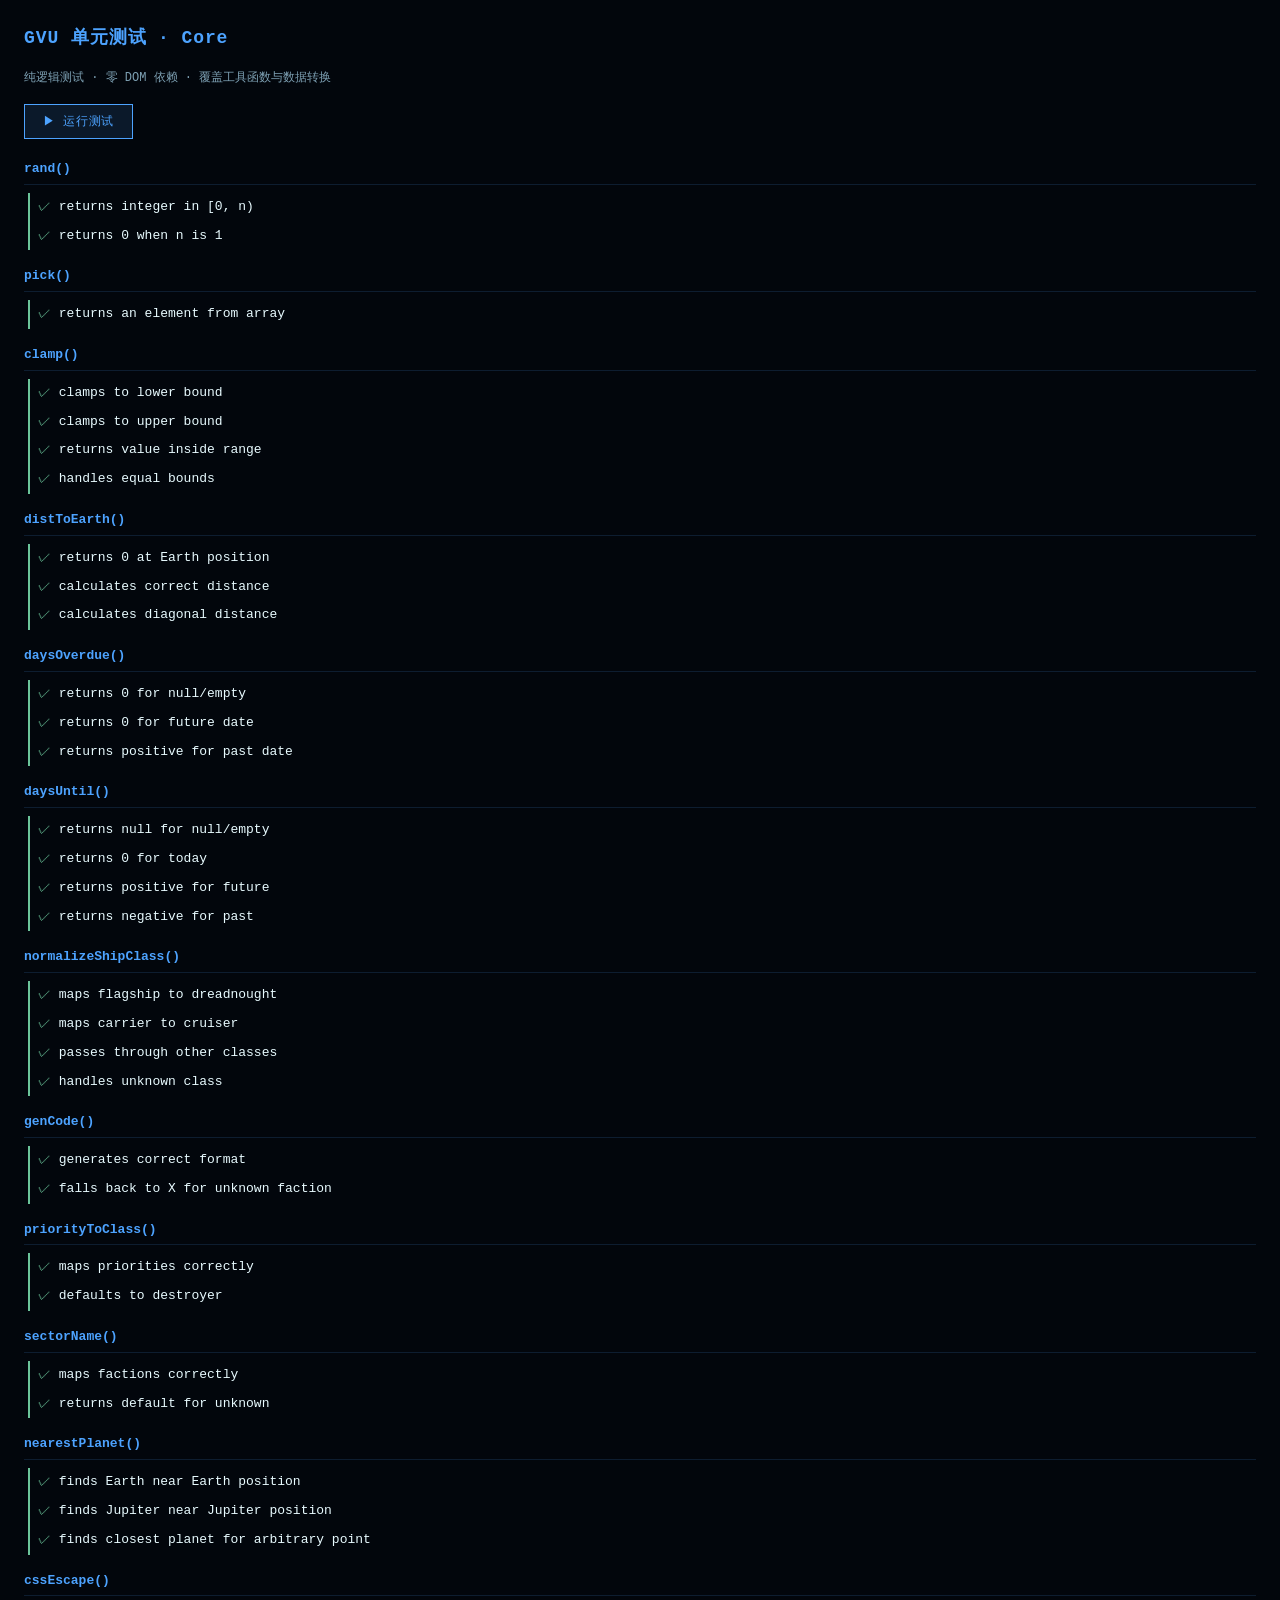
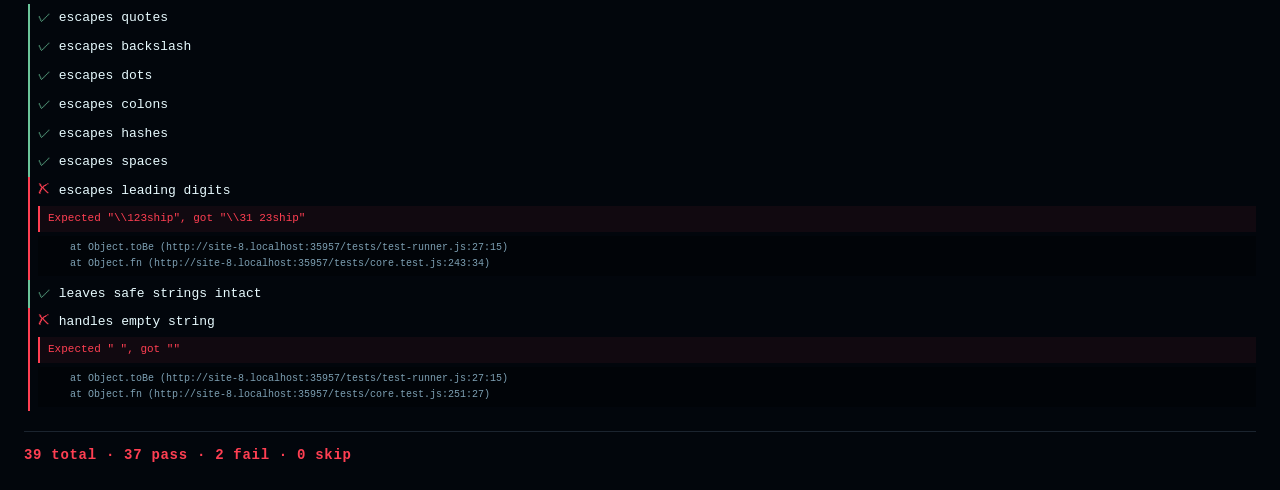
==== tests/index.html @ 6f6e987b "feat: 测试框架 + cssEscape 修复 + selectNeutral 安全化 测试套件 (tests/): - test-runner.js: 零依赖极简测试框架，支持 describe" ====
<!doctype html>
<html lang="zh-CN">
<head>
  <meta charset="utf-8" />
  <meta name="viewport" content="width=device-width, initial-scale=1" />
  <title>GVU 单元测试 · Core</title>
  <style>
    :root {
      --bg: #02060c;
      --panel: rgba(4, 8, 15, 0.96);
      --text: #e8fbff;
      --muted: #7da0b3;
      --pass: #6bc49a;
      --fail: #ff3f52;
      --skip: #8aa8c4;
      --accent: #4da3ff;
    }
    * { box-sizing: border-box; }
    body {
      margin: 0;
      padding: 24px;
      font-family: 'JetBrains Mono', 'SF Mono', monospace;
      font-size: 13px;
      background: var(--bg);
      color: var(--text);
      line-height: 1.6;
    }
    h1 {
      font-size: 18px;
      margin: 0 0 16px;
      color: var(--accent);
      letter-spacing: 0.05em;
    }
    .meta { color: var(--muted); margin-bottom: 16px; font-size: 12px; }
    #runTests {
      padding: 8px 18px;
      border: 1px solid var(--accent);
      background: rgba(77,163,255,0.12);
      color: var(--accent);
      font-family: inherit;
      font-size: 12px;
      cursor: pointer;
      margin-bottom: 20px;
      letter-spacing: 0.05em;
    }
    #runTests:hover { background: rgba(77,163,255,0.2); }
    .suite { margin-bottom: 16px; }
    .suite h3 {
      font-size: 13px;
      margin: 0 0 8px;
      color: var(--accent);
      border-bottom: 1px solid rgba(77,163,255,0.15);
      padding-bottom: 4px;
    }
    .case {
      padding: 4px 0;
      border-left: 2px solid transparent;
      padding-left: 8px;
      margin-left: 4px;
    }
    .case.pass { border-left-color: var(--pass); }
    .case.fail { border-left-color: var(--fail); }
    .case.skip { border-left-color: var(--skip); opacity: 0.6; }
    .err {
      color: var(--fail);
      font-size: 11px;
      margin-top: 4px;
      padding: 4px 8px;
      background: rgba(255,63,82,0.06);
      border-left: 2px solid var(--fail);
    }
    .stack {
      color: var(--muted);
      font-size: 10px;
      margin: 4px 0 0;
      padding: 4px 8px;
      background: rgba(0,0,0,0.3);
      overflow-x: auto;
      white-space: pre-wrap;
    }
    .summary {
      margin-top: 20px;
      padding-top: 12px;
      border-top: 1px solid rgba(125,157,184,0.2);
      font-size: 14px;
      font-weight: bold;
      letter-spacing: 0.05em;
    }
  </style>
</head>
<body>
  <h1>GVU 单元测试 · Core</h1>
  <p class="meta">纯逻辑测试 · 零 DOM 依赖 · 覆盖工具函数与数据转换</p>
  <button id="runTests">▶ 运行测试</button>
  <div id="testOutput"></div>

  <script src="test-runner.js"></script>
  <script src="core.test.js"></script>
</body>
</html>
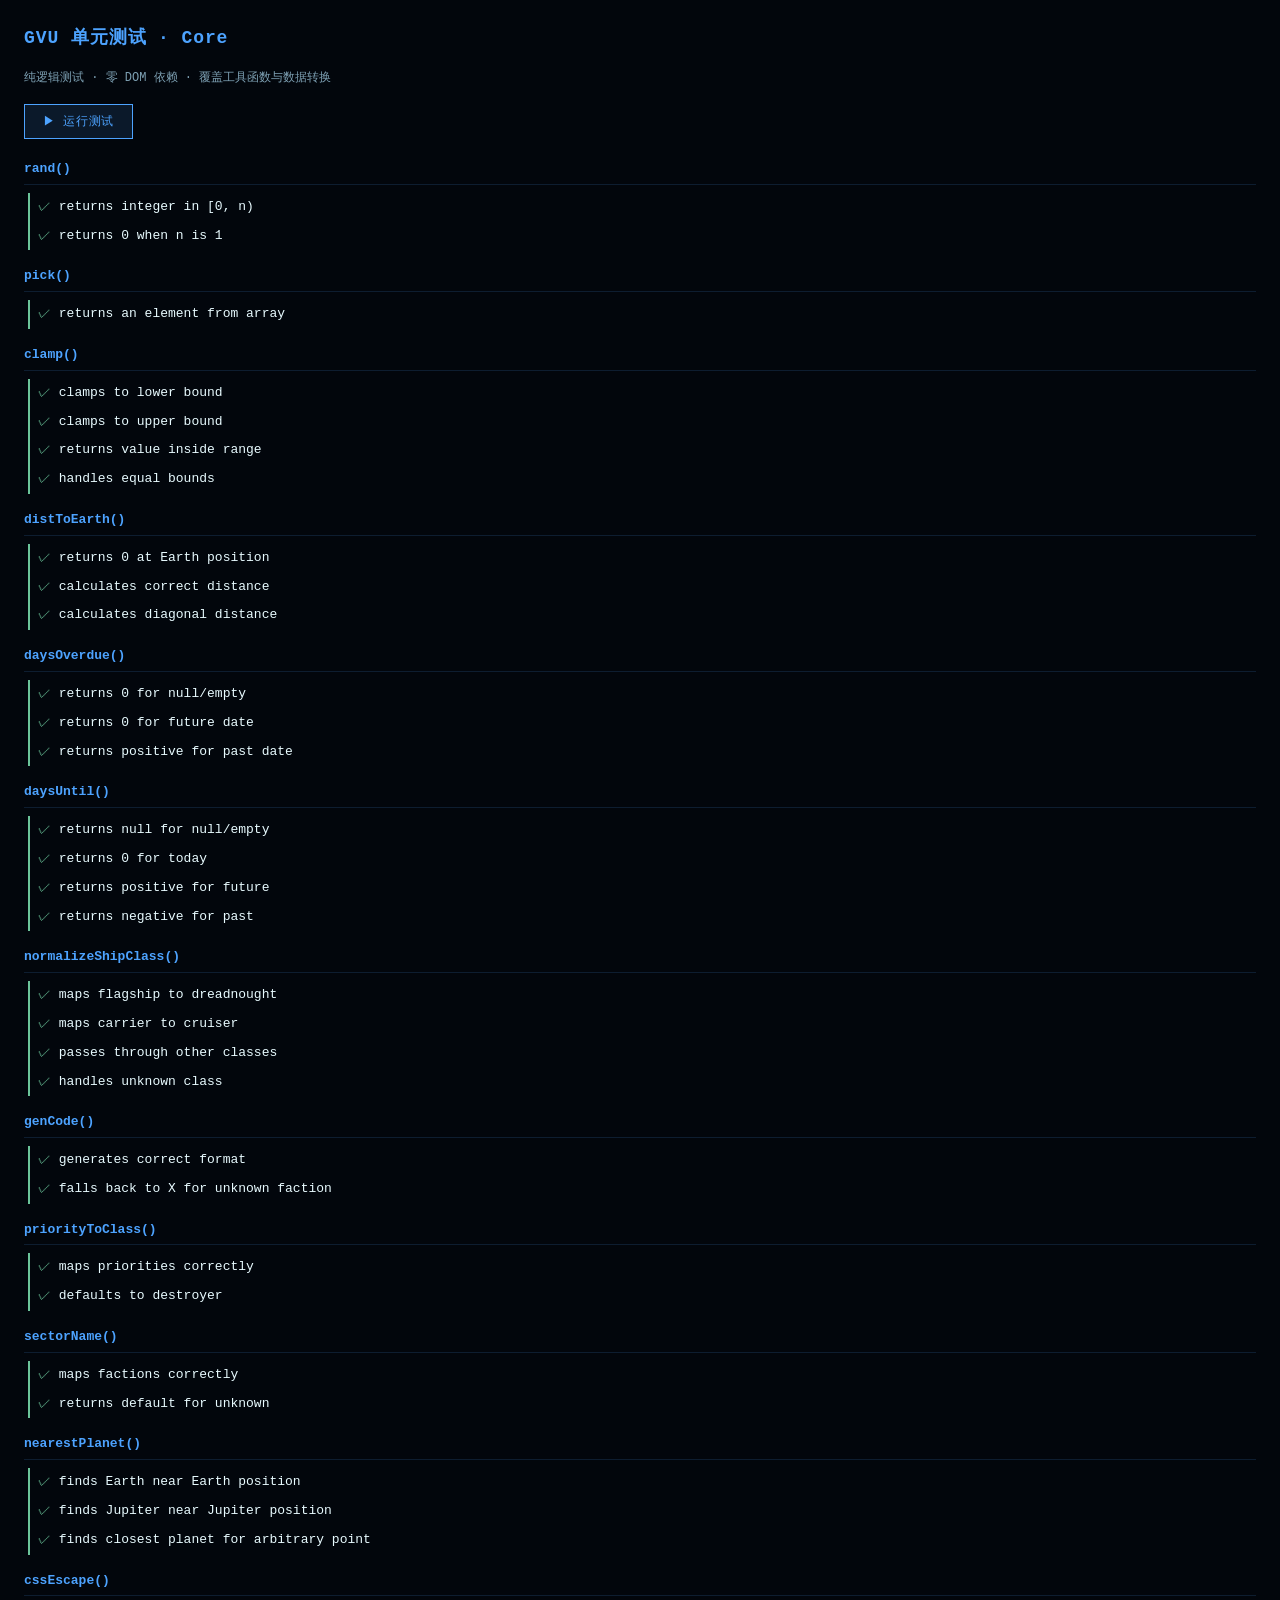
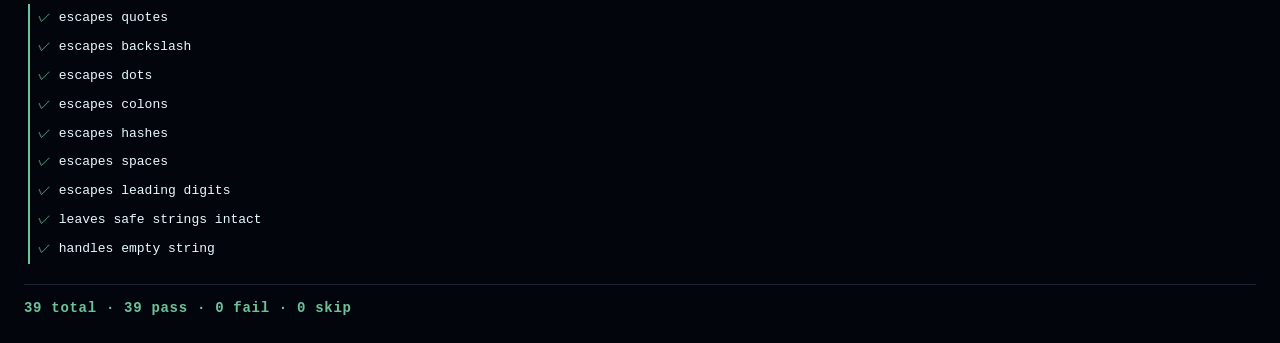
==== commit d3ca0756: "feat: upgrade war history and solar theater map" ====
--- a/tests/index.html
+++ b/tests/index.html
@@ -94,7 +94,8 @@
   <button id="runTests">▶ 运行测试</button>
   <div id="testOutput"></div>
 
-  <script src="test-runner.js"></script>
-  <script src="core.test.js"></script>
+  <script src="test-runner.js?v=war-history-1"></script>
+  <script src="core.test.js?v=war-history-1"></script>
+  <script src="war-history.test.js?v=war-history-1"></script>
 </body>
 </html>
